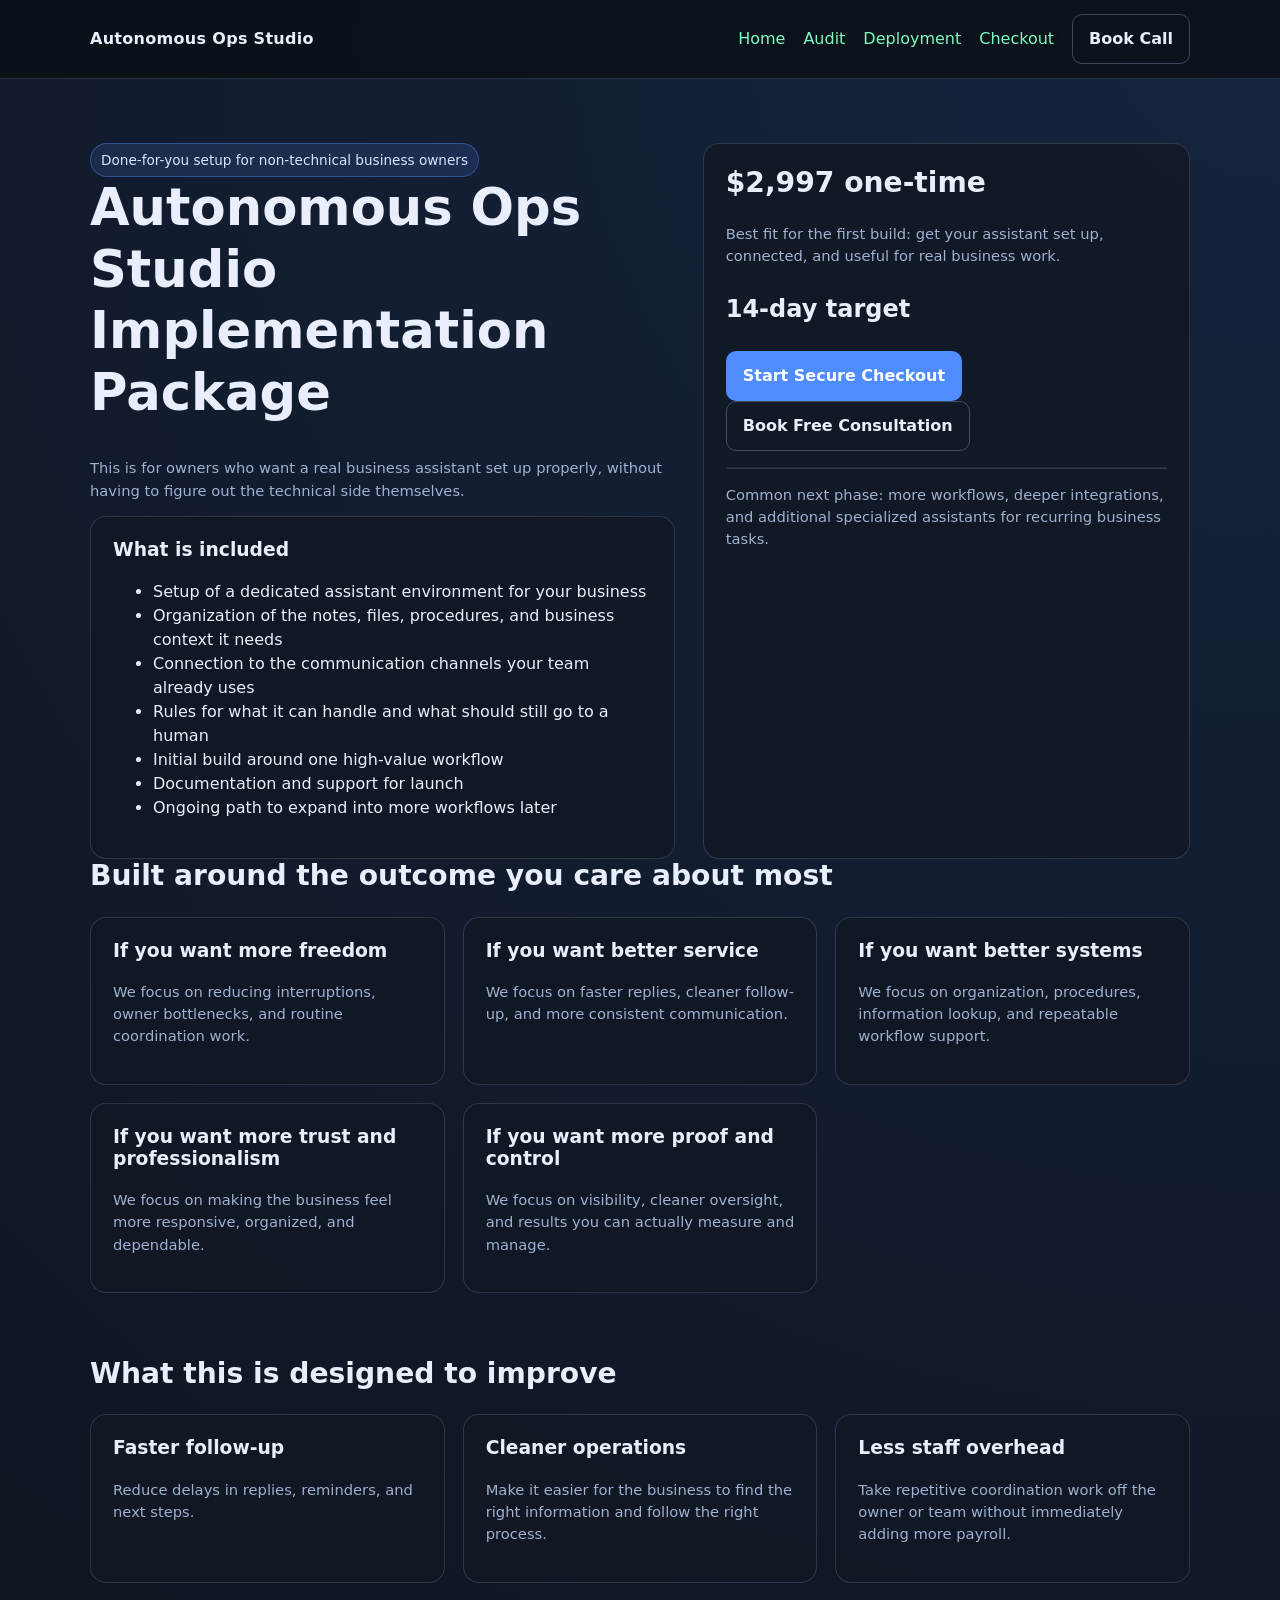
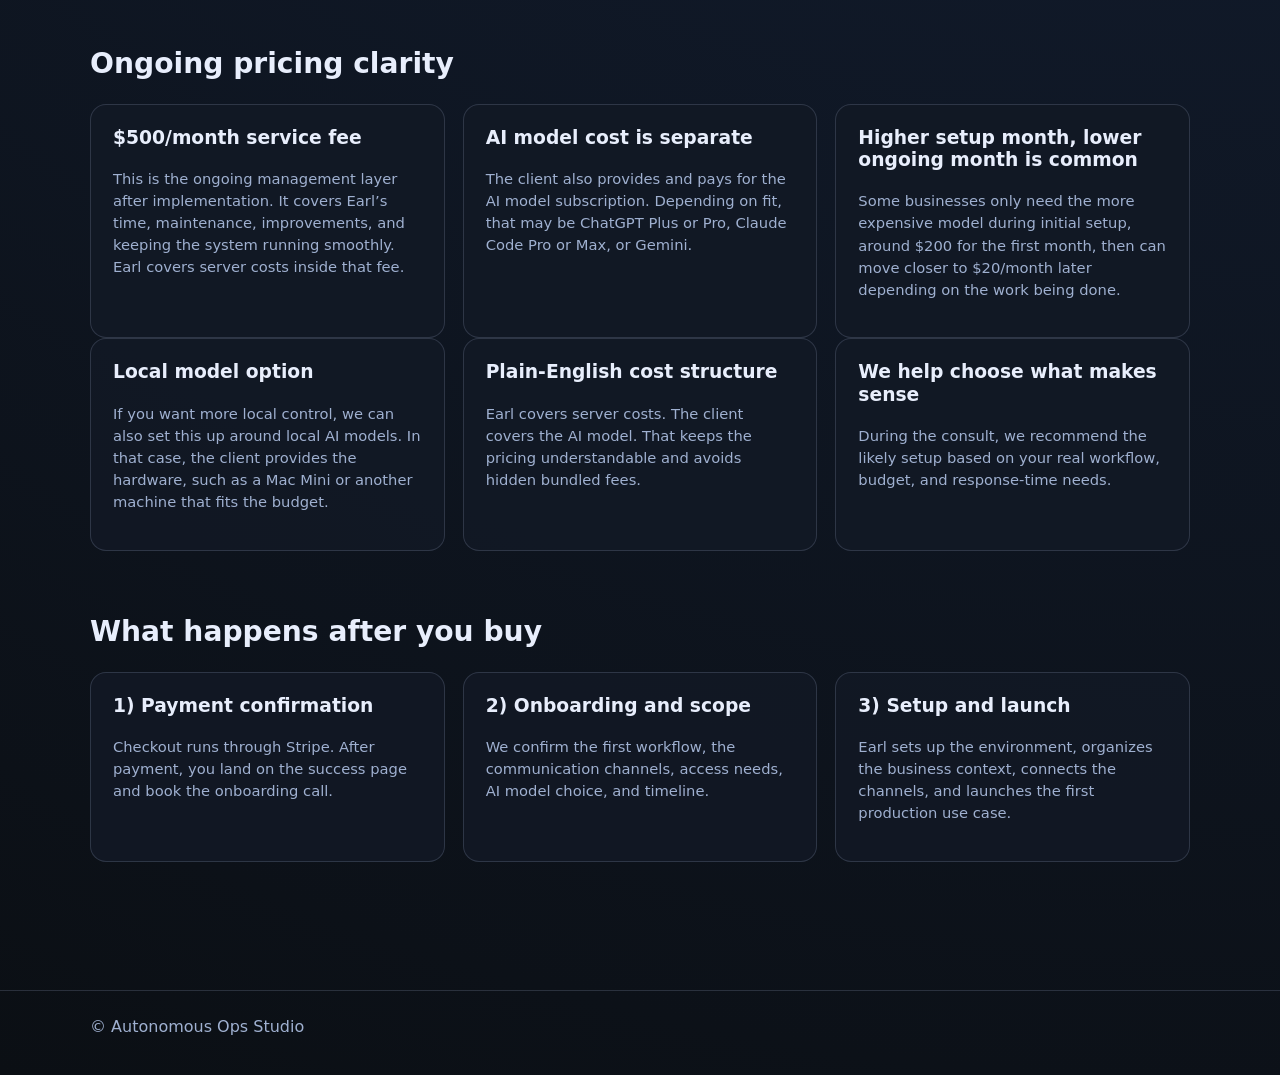
==== package.html @ c2d43eba "Make repo root a valid GitHub Pages static site" ====
<!doctype html>
<html lang="en">
<head>
  <meta charset="UTF-8" />
  <meta name="viewport" content="width=device-width, initial-scale=1.0" />
  <title>Package | Autonomous Ops Studio</title>
  <link rel="stylesheet" href="./css/styles.css" />
</head>
<body>
<header>
  <div class="container nav">
    <div class="brand">Autonomous Ops Studio</div>
    <div class="nav-links">
      <a href="./index.html">Home</a>
      <a href="./audit.html">Audit</a>
      <a href="./deployment.html">Deployment</a>
      <a href="./checkout.html">Checkout</a>
      <a class="btn secondary" data-calendly-btn="true" href="#">Book Call</a>
    </div>
  </div>
</header>

<main class="section">
  <div class="container hero-grid">
    <div>
      <span class="badge">Done-for-you setup for non-technical business owners</span>
      <h1>Autonomous Ops Studio Implementation Package</h1>
      <p class="small">This is for owners who want a real business assistant set up properly, without having to figure out the technical side themselves.</p>

      <div class="card">
        <h3>What is included</h3>
        <ul>
          <li>Setup of a dedicated assistant environment for your business</li>
          <li>Organization of the notes, files, procedures, and business context it needs</li>
          <li>Connection to the communication channels your team already uses</li>
          <li>Rules for what it can handle and what should still go to a human</li>
          <li>Initial build around one high-value workflow</li>
          <li>Documentation and support for launch</li>
          <li>Ongoing path to expand into more workflows later</li>
        </ul>
      </div>
    </div>

    <div class="card">
      <h2>$2,997 one-time</h2>
      <p class="small">Best fit for the first build: get your assistant set up, connected, and useful for real business work.</p>
      <p class="kpi">14-day target</p>
      <p>
        <a class="btn primary" href="./checkout.html">Start Secure Checkout</a>
        <a class="btn secondary" data-calendly-btn="true" href="#">Book Free Consultation</a>
      </p>
      <hr style="border-color: rgba(159,176,208,0.2);" />
      <p class="small">Common next phase: more workflows, deeper integrations, and additional specialized assistants for recurring business tasks.</p>
    </div>
  </div>

  <div class="container section" style="padding-top: 0;">
    <h2>Built around the outcome you care about most</h2>
    <div class="grid-3">
      <div class="card"><h3>If you want more freedom</h3><p class="small">We focus on reducing interruptions, owner bottlenecks, and routine coordination work.</p></div>
      <div class="card"><h3>If you want better service</h3><p class="small">We focus on faster replies, cleaner follow-up, and more consistent communication.</p></div>
      <div class="card"><h3>If you want better systems</h3><p class="small">We focus on organization, procedures, information lookup, and repeatable workflow support.</p></div>
      <div class="card"><h3>If you want more trust and professionalism</h3><p class="small">We focus on making the business feel more responsive, organized, and dependable.</p></div>
      <div class="card"><h3>If you want more proof and control</h3><p class="small">We focus on visibility, cleaner oversight, and results you can actually measure and manage.</p></div>
    </div>
  </div>

  <div class="container section" style="padding-top: 0;">
    <h2>What this is designed to improve</h2>
    <div class="grid-3">
      <div class="card"><h3>Faster follow-up</h3><p class="small">Reduce delays in replies, reminders, and next steps.</p></div>
      <div class="card"><h3>Cleaner operations</h3><p class="small">Make it easier for the business to find the right information and follow the right process.</p></div>
      <div class="card"><h3>Less staff overhead</h3><p class="small">Take repetitive coordination work off the owner or team without immediately adding more payroll.</p></div>
    </div>
  </div>

  <div class="container section" style="padding-top: 0;">
    <h2>Ongoing pricing clarity</h2>
    <div class="grid-3">
      <div class="card"><h3>$500/month service fee</h3><p class="small">This is the ongoing management layer after implementation. It covers Earl’s time, maintenance, improvements, and keeping the system running smoothly. Earl covers server costs inside that fee.</p></div>
      <div class="card"><h3>AI model cost is separate</h3><p class="small">The client also provides and pays for the AI model subscription. Depending on fit, that may be ChatGPT Plus or Pro, Claude Code Pro or Max, or Gemini.</p></div>
      <div class="card"><h3>Higher setup month, lower ongoing month is common</h3><p class="small">Some businesses only need the more expensive model during initial setup, around $200 for the first month, then can move closer to $20/month later depending on the work being done.</p></div>
    </div>
    <div class="grid-3">
      <div class="card"><h3>Local model option</h3><p class="small">If you want more local control, we can also set this up around local AI models. In that case, the client provides the hardware, such as a Mac Mini or another machine that fits the budget.</p></div>
      <div class="card"><h3>Plain-English cost structure</h3><p class="small">Earl covers server costs. The client covers the AI model. That keeps the pricing understandable and avoids hidden bundled fees.</p></div>
      <div class="card"><h3>We help choose what makes sense</h3><p class="small">During the consult, we recommend the likely setup based on your real workflow, budget, and response-time needs.</p></div>
    </div>
  </div>

  <div class="container section" style="padding-top: 0;">
    <h2>What happens after you buy</h2>
    <div class="grid-3">
      <div class="card"><h3>1) Payment confirmation</h3><p class="small">Checkout runs through Stripe. After payment, you land on the success page and book the onboarding call.</p></div>
      <div class="card"><h3>2) Onboarding and scope</h3><p class="small">We confirm the first workflow, the communication channels, access needs, AI model choice, and timeline.</p></div>
      <div class="card"><h3>3) Setup and launch</h3><p class="small">Earl sets up the environment, organizes the business context, connects the channels, and launches the first production use case.</p></div>
    </div>
  </div>
</main>

<footer><div class="container">© Autonomous Ops Studio</div></footer>
<script src="./js/config.js"></script>
<script src="./js/main.js"></script>
</body>
</html>
---- css/styles.css ----
:root {
  --bg: #0b0f14;
  --panel: #121925;
  --text: #e8eefc;
  --muted: #9fb0d0;
  --accent: #4f8cff;
  --accent-2: #7df9c1;
  --danger: #ff6b6b;
  --max: 1100px;
}

* { box-sizing: border-box; }
body {
  margin: 0;
  font-family: Inter, ui-sans-serif, system-ui, -apple-system, Segoe UI, Roboto, Arial, sans-serif;
  background: radial-gradient(circle at top right, #16243f, var(--bg));
  color: var(--text);
  line-height: 1.5;
}

a { color: var(--accent-2); text-decoration: none; }
a:hover { text-decoration: underline; }

.container { width: min(var(--max), 92vw); margin: 0 auto; }
.section { padding: 64px 0; }

header {
  position: sticky;
  top: 0;
  backdrop-filter: blur(10px);
  background: rgba(11, 15, 20, 0.8);
  border-bottom: 1px solid rgba(159, 176, 208, 0.2);
  z-index: 10;
}
.nav {
  display: flex;
  align-items: center;
  justify-content: space-between;
  padding: 14px 0;
}
.brand { font-weight: 700; letter-spacing: 0.3px; }
.nav-links { display: flex; gap: 18px; align-items: center; }

h1, h2, h3 { line-height: 1.2; margin-top: 0; }
h1 { font-size: clamp(2rem, 4vw, 3.6rem); }
h2 { font-size: clamp(1.5rem, 2.2vw, 2.2rem); }

.hero {
  padding: 80px 0 52px;
}
.hero-grid {
  display: grid;
  grid-template-columns: 1.2fr 1fr;
  gap: 28px;
}
.card {
  background: rgba(18, 25, 37, 0.9);
  border: 1px solid rgba(159, 176, 208, 0.2);
  border-radius: 16px;
  padding: 22px;
}
.badge {
  display: inline-block;
  background: rgba(79, 140, 255, 0.15);
  border: 1px solid rgba(79, 140, 255, 0.4);
  color: #d6e4ff;
  padding: 6px 10px;
  border-radius: 999px;
  font-size: 0.85rem;
}

.btn {
  display: inline-block;
  padding: 12px 16px;
  border-radius: 10px;
  border: 1px solid transparent;
  font-weight: 600;
}
.btn.primary { background: var(--accent); color: white; }
.btn.secondary { border-color: rgba(159,176,208,0.35); color: var(--text); }
.btn.warn { background: var(--danger); color: white; }

.grid-3 {
  display: grid;
  grid-template-columns: repeat(3, 1fr);
  gap: 18px;
}

.input, textarea {
  width: 100%;
  background: #0f1520;
  color: var(--text);
  border: 1px solid rgba(159,176,208,0.35);
  border-radius: 10px;
  padding: 10px 12px;
}
textarea { min-height: 100px; }
label { display: block; margin-bottom: 6px; color: var(--muted); }
.field { margin-bottom: 12px; }

.kpi { font-size: 1.5rem; font-weight: 700; }
.small { color: var(--muted); font-size: 0.92rem; }

footer {
  border-top: 1px solid rgba(159,176,208,0.2);
  padding: 24px 0 36px;
  color: var(--muted);
}

@media (max-width: 900px) {
  .hero-grid, .grid-3 { grid-template-columns: 1fr; }
  .nav-links a:not(.btn) { display:none; }
}
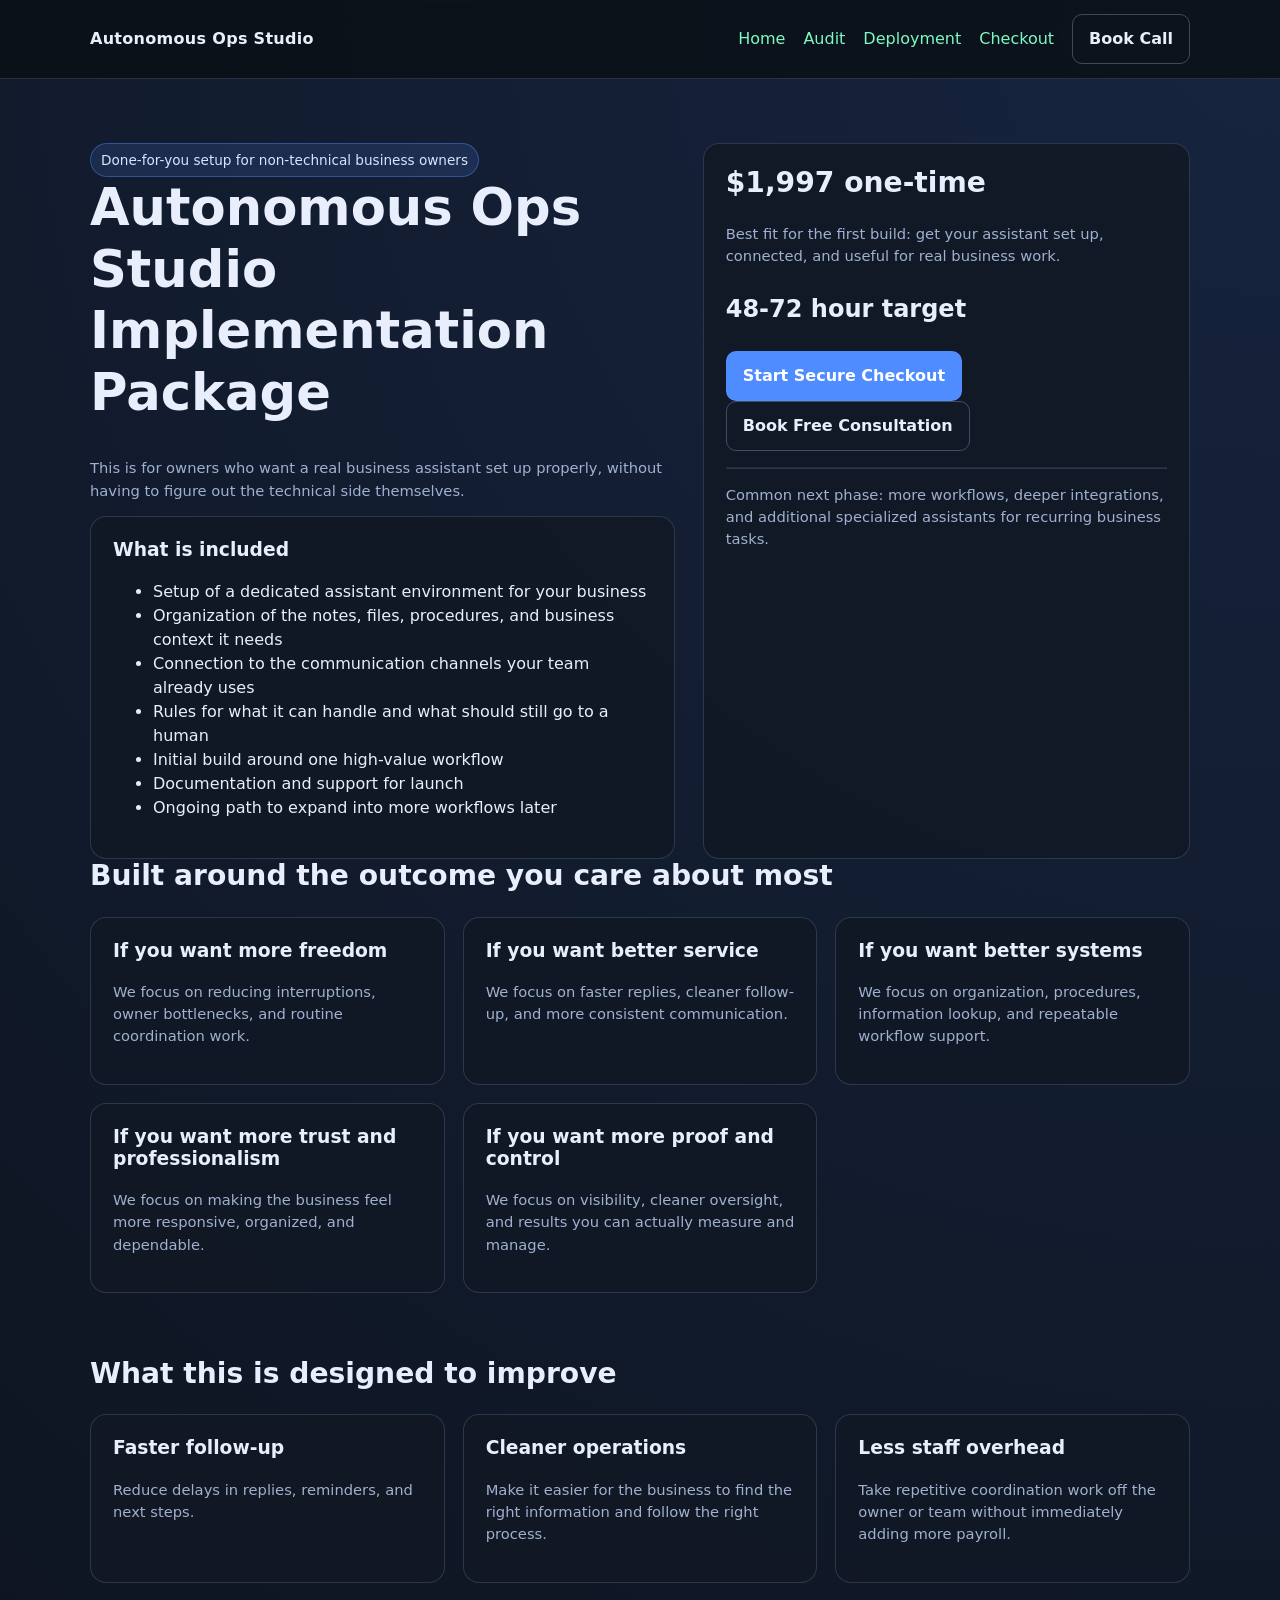
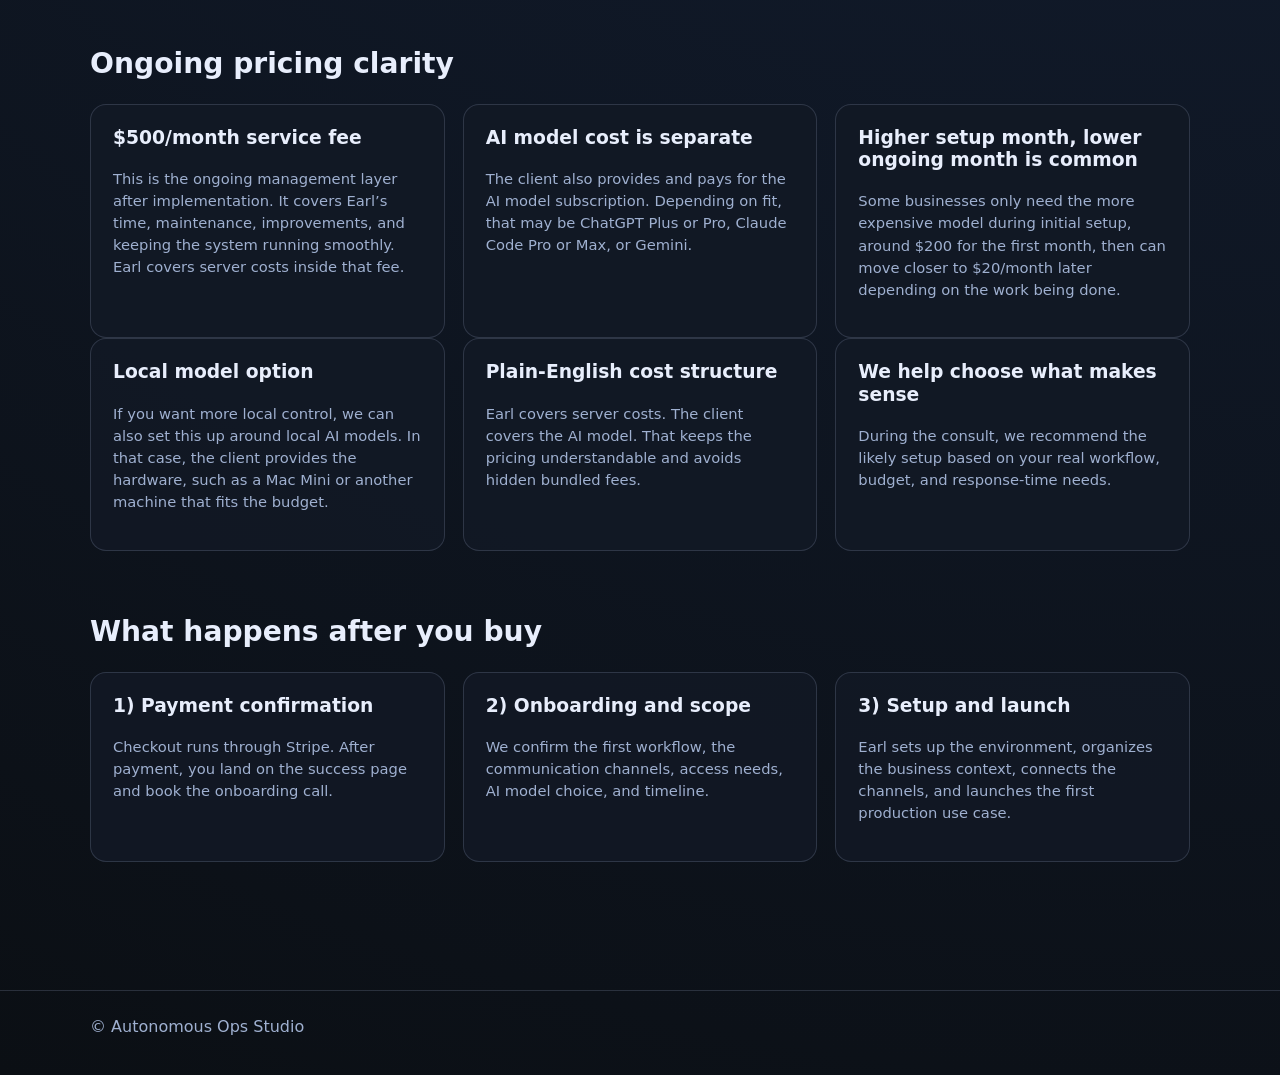
==== commit 25d7d7f0: "Update AO Studio pricing to ,997 and 48-72 hour timeline" ====
--- a/package.html
+++ b/package.html
@@ -42,9 +42,9 @@
     </div>
 
     <div class="card">
-      <h2>$2,997 one-time</h2>
+      <h2>$1,997 one-time</h2>
       <p class="small">Best fit for the first build: get your assistant set up, connected, and useful for real business work.</p>
-      <p class="kpi">14-day target</p>
+      <p class="kpi">48-72 hour target</p>
       <p>
         <a class="btn primary" href="./checkout.html">Start Secure Checkout</a>
         <a class="btn secondary" data-calendly-btn="true" href="#">Book Free Consultation</a>
